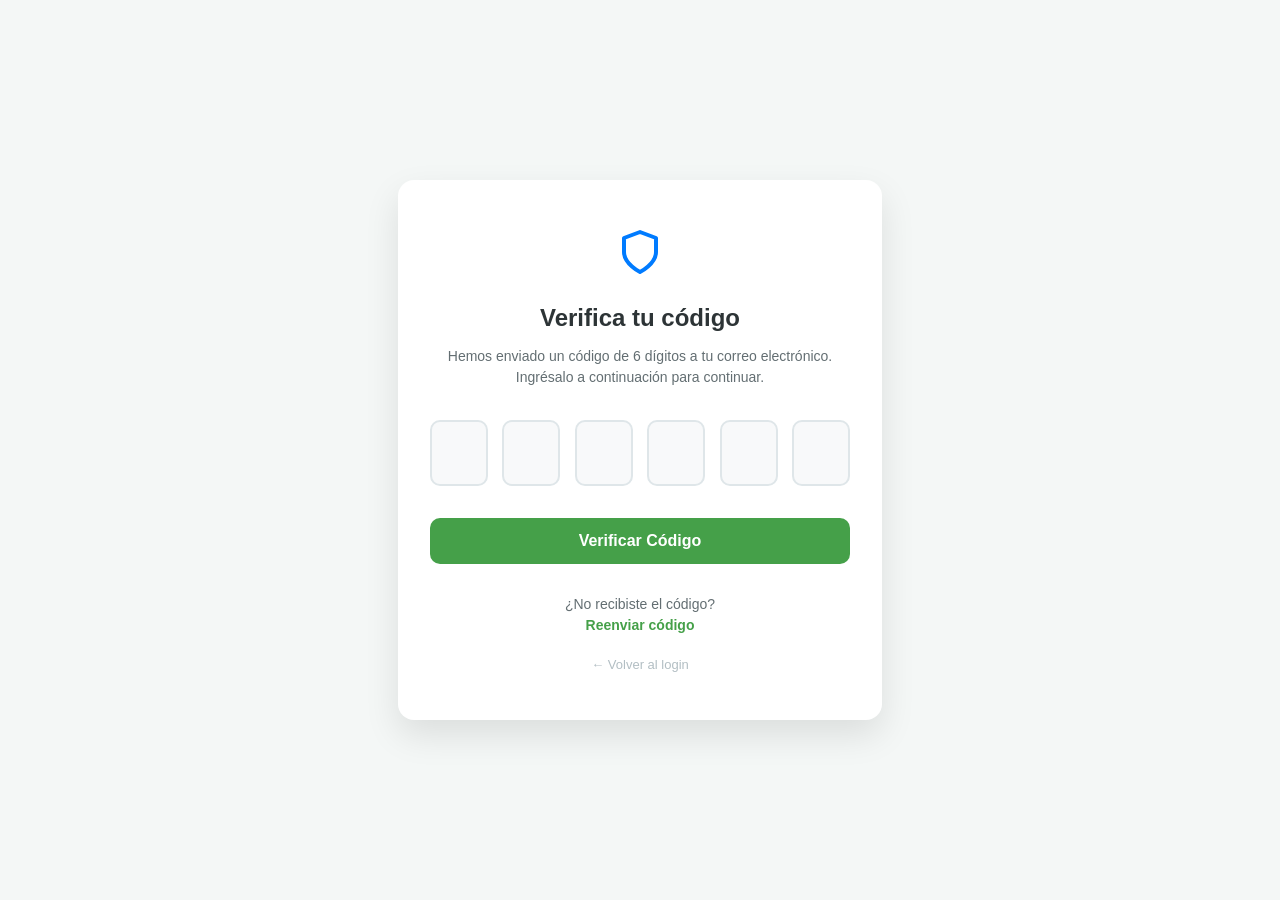
==== frontend/otp.html @ 66fa8fcf "Cambios Front Se creó el front end del login , body y otp." ====
<!DOCTYPE html>
<html lang="es">
<head>
    <meta charset="UTF-8">
    <meta name="viewport" content="width=device-width, initial-scale=1.0">
    <title>Verificación OTP</title>
    <link rel="stylesheet" href="otp.css">
</head>
<body>

    <div class="otp-container">
        <div class="icon-box">
            <svg xmlns="http://www.w3.org/2000/svg" width="48" height="48" viewBox="0 0 24 24" fill="none" stroke="#007bff" stroke-width="2" stroke-linecap="round" stroke-linejoin="round"><path d="M12 22s8-4 8-10V5l-8-3-8 3v7c0 6 8 10 8 10z"></path></svg>
        </div>
        
        <h2>Verifica tu código</h2>
        <p>Hemos enviado un código de 6 dígitos a tu correo electrónico. Ingrésalo a continuación para continuar.</p>

        <form action="#">
            <div class="otp-inputs">
                <input type="text" maxlength="1" pattern="\d*" inputmode="numeric" required>
                <input type="text" maxlength="1" pattern="\d*" inputmode="numeric" required>
                <input type="text" maxlength="1" pattern="\d*" inputmode="numeric" required>
                <input type="text" maxlength="1" pattern="\d*" inputmode="numeric" required>
                <input type="text" maxlength="1" pattern="\d*" inputmode="numeric" required>
                <input type="text" maxlength="1" pattern="\d*" inputmode="numeric" required>
            </div>

            <button type="submit" class="btn-verify">Verificar Código</button>
        </form>

        <div class="otp-footer">
            ¿No recibiste el código? <br>
            <a href="#" class="resend-link">Reenviar código</a>
        </div>
        
        <a href="login.html" class="back-link">← Volver al login</a>
    </div>

</body>
</html>
---- frontend/otp.css ----
/* Estilos generales */
body {
    font-family: 'Segoe UI', sans-serif;
    background-color: #f4f7f6;
    display: flex;
    justify-content: center;
    align-items: center;
    height: 100vh;
    margin: 0;
}

/* Tarjeta OTP */
.otp-container {
    background-color: #ffffff;
    padding: 3rem 2rem;
    border-radius: 16px;
    box-shadow: 0 15px 35px rgba(0, 0, 0, 0.1);
    width: 100%;
    max-width: 420px;
    text-align: center;
}

.icon-box {
    margin-bottom: 1.5rem;
}

h2 {
    color: #2d3436;
    margin-bottom: 0.5rem;
    font-size: 24px;
}

p {
    color: #636e72;
    font-size: 14px;
    line-height: 1.5;
    margin-bottom: 2rem;
}

/* Contenedor de los inputs */
.otp-inputs {
    display: flex;
    justify-content: space-between;
    gap: 10px;
    margin-bottom: 2rem;
}

/* Cada cuadro de número */
.otp-inputs input {
    width: 50px;
    height: 60px;
    text-align: center;
    font-size: 24px;
    font-weight: bold;
    border: 2px solid #dfe6e9;
    border-radius: 10px;
    background-color: #f8f9fa;
    transition: all 0.3s ease;
}

/* Efecto al hacer clic en un cuadro */
.otp-inputs input:focus {
    outline: none;
    border-color: #45a049;
    background-color: #fff;
    box-shadow: 0 0 8px rgba(0, 255, 21, 0.2);
}

/* Botón de verificación */
.btn-verify {
    width: 100%;
    padding: 14px;
    background-color: #45a049;
    color: white;
    border: none;
    border-radius: 10px;
    font-size: 16px;
    font-weight: 600;
    cursor: pointer;
    transition: background-color 0.3s ease;
}

.btn-verify:hover {
    background-color: #45a049;
}

/* Footer y enlaces */
.otp-footer {
    margin-top: 2rem;
    font-size: 14px;
    color: #636e72;
}

.resend-link {
    color: #45a049;
    text-decoration: none;
    font-weight: bold;
    display: inline-block;
    margin-top: 5px;
}

.resend-link:hover {
    text-decoration: underline;
}

.back-link {
    display: block;
    margin-top: 1.5rem;
    font-size: 13px;
    color: #b2bec3;
    text-decoration: none;
}

.back-link:hover {
    color: #636e72;
}
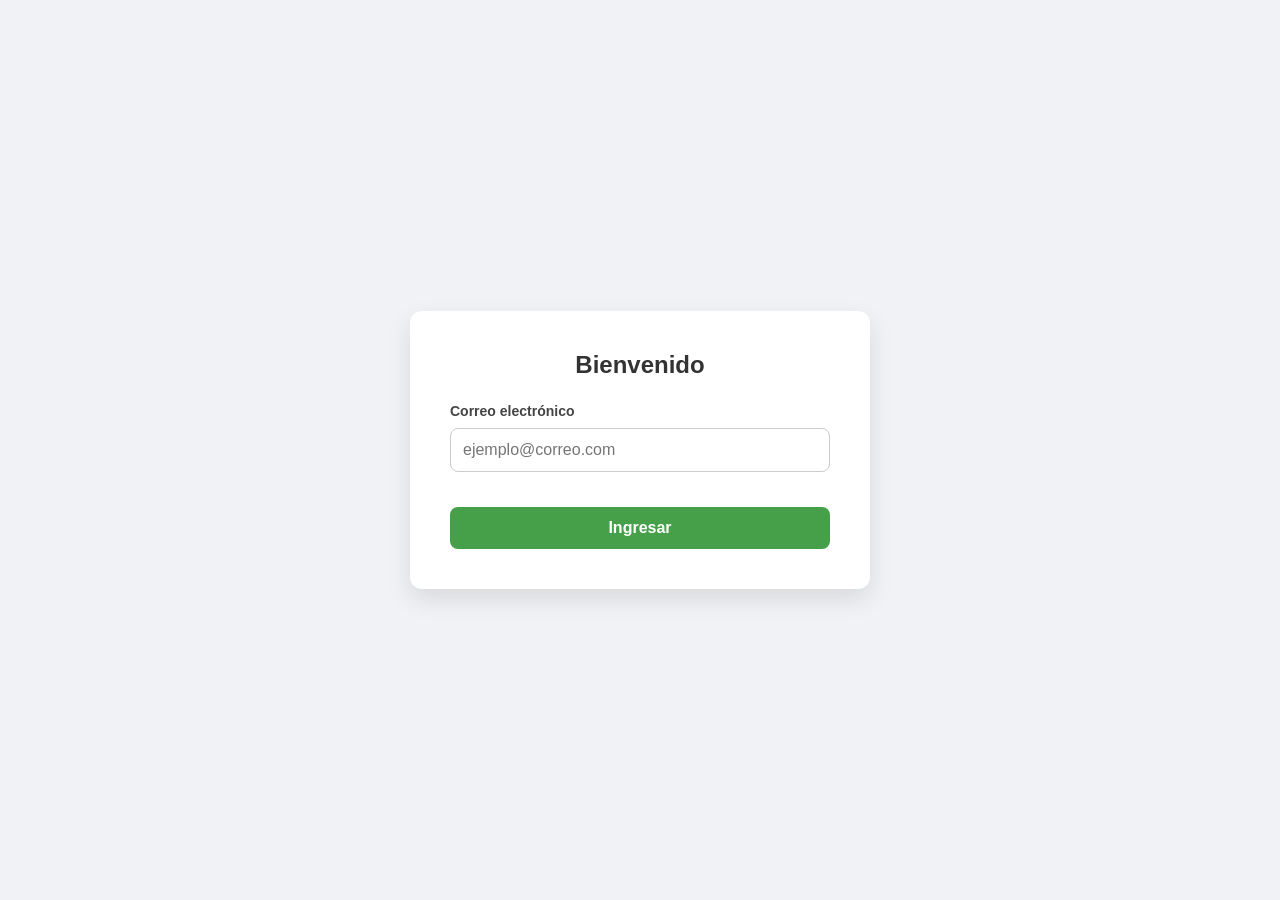
==== commit a7d3d0c6: "otp Actualizaciones correspondientes para el funcionamiento correcto del codigo de verificación via " ====
--- a/frontend/otp.html
+++ b/frontend/otp.html
@@ -10,32 +10,47 @@
 
     <div class="otp-container">
         <div class="icon-box">
-            <svg xmlns="http://www.w3.org/2000/svg" width="48" height="48" viewBox="0 0 24 24" fill="none" stroke="#007bff" stroke-width="2" stroke-linecap="round" stroke-linejoin="round"><path d="M12 22s8-4 8-10V5l-8-3-8 3v7c0 6 8 10 8 10z"></path></svg>
+            <svg xmlns="http://www.w3.org/2000/svg" width="48" height="48" viewBox="0 0 24 24"
+                fill="none" stroke="#45a049" stroke-width="2" stroke-linecap="round" stroke-linejoin="round">
+                <path d="M12 22s8-4 8-10V5l-8-3-8 3v7c0 6 8 10 8 10z"></path>
+            </svg>
         </div>
-        
+
         <h2>Verifica tu código</h2>
-        <p>Hemos enviado un código de 6 dígitos a tu correo electrónico. Ingrésalo a continuación para continuar.</p>
 
-        <form action="#">
+        <p>Hemos enviado un código de 6 dígitos a<br><strong id="email-display"></strong></p>
+
+        <form id="auth-form">
             <div class="otp-inputs">
-                <input type="text" maxlength="1" pattern="\d*" inputmode="numeric" required>
-                <input type="text" maxlength="1" pattern="\d*" inputmode="numeric" required>
-                <input type="text" maxlength="1" pattern="\d*" inputmode="numeric" required>
-                <input type="text" maxlength="1" pattern="\d*" inputmode="numeric" required>
-                <input type="text" maxlength="1" pattern="\d*" inputmode="numeric" required>
-                <input type="text" maxlength="1" pattern="\d*" inputmode="numeric" required>
+                <input type="text" maxlength="1" pattern="\d*" inputmode="numeric" autocomplete="one-time-code">
+                <input type="text" maxlength="1" pattern="\d*" inputmode="numeric">
+                <input type="text" maxlength="1" pattern="\d*" inputmode="numeric">
+                <input type="text" maxlength="1" pattern="\d*" inputmode="numeric">
+                <input type="text" maxlength="1" pattern="\d*" inputmode="numeric">
+                <input type="text" maxlength="1" pattern="\d*" inputmode="numeric">
             </div>
 
             <button type="submit" class="btn-verify">Verificar Código</button>
         </form>
 
         <div class="otp-footer">
-            ¿No recibiste el código? <br>
+            ¿No recibiste el código?<br>
             <a href="#" class="resend-link">Reenviar código</a>
         </div>
-        
-        <a href="login.html" class="back-link">← Volver al login</a>
+
+        <a href="index.html" class="back-link">← Volver al login</a>
     </div>
 
+    <!-- script que muestra el email guardado en localStorage -->
+    <script>
+        const email = localStorage.getItem("email");
+        if (!email) {
+            window.location.href = "index.html";
+        } else {
+            document.getElementById("email-display").textContent = email;
+        }
+    </script>
+
+    <script src="otp.js"></script>
 </body>
 </html>
